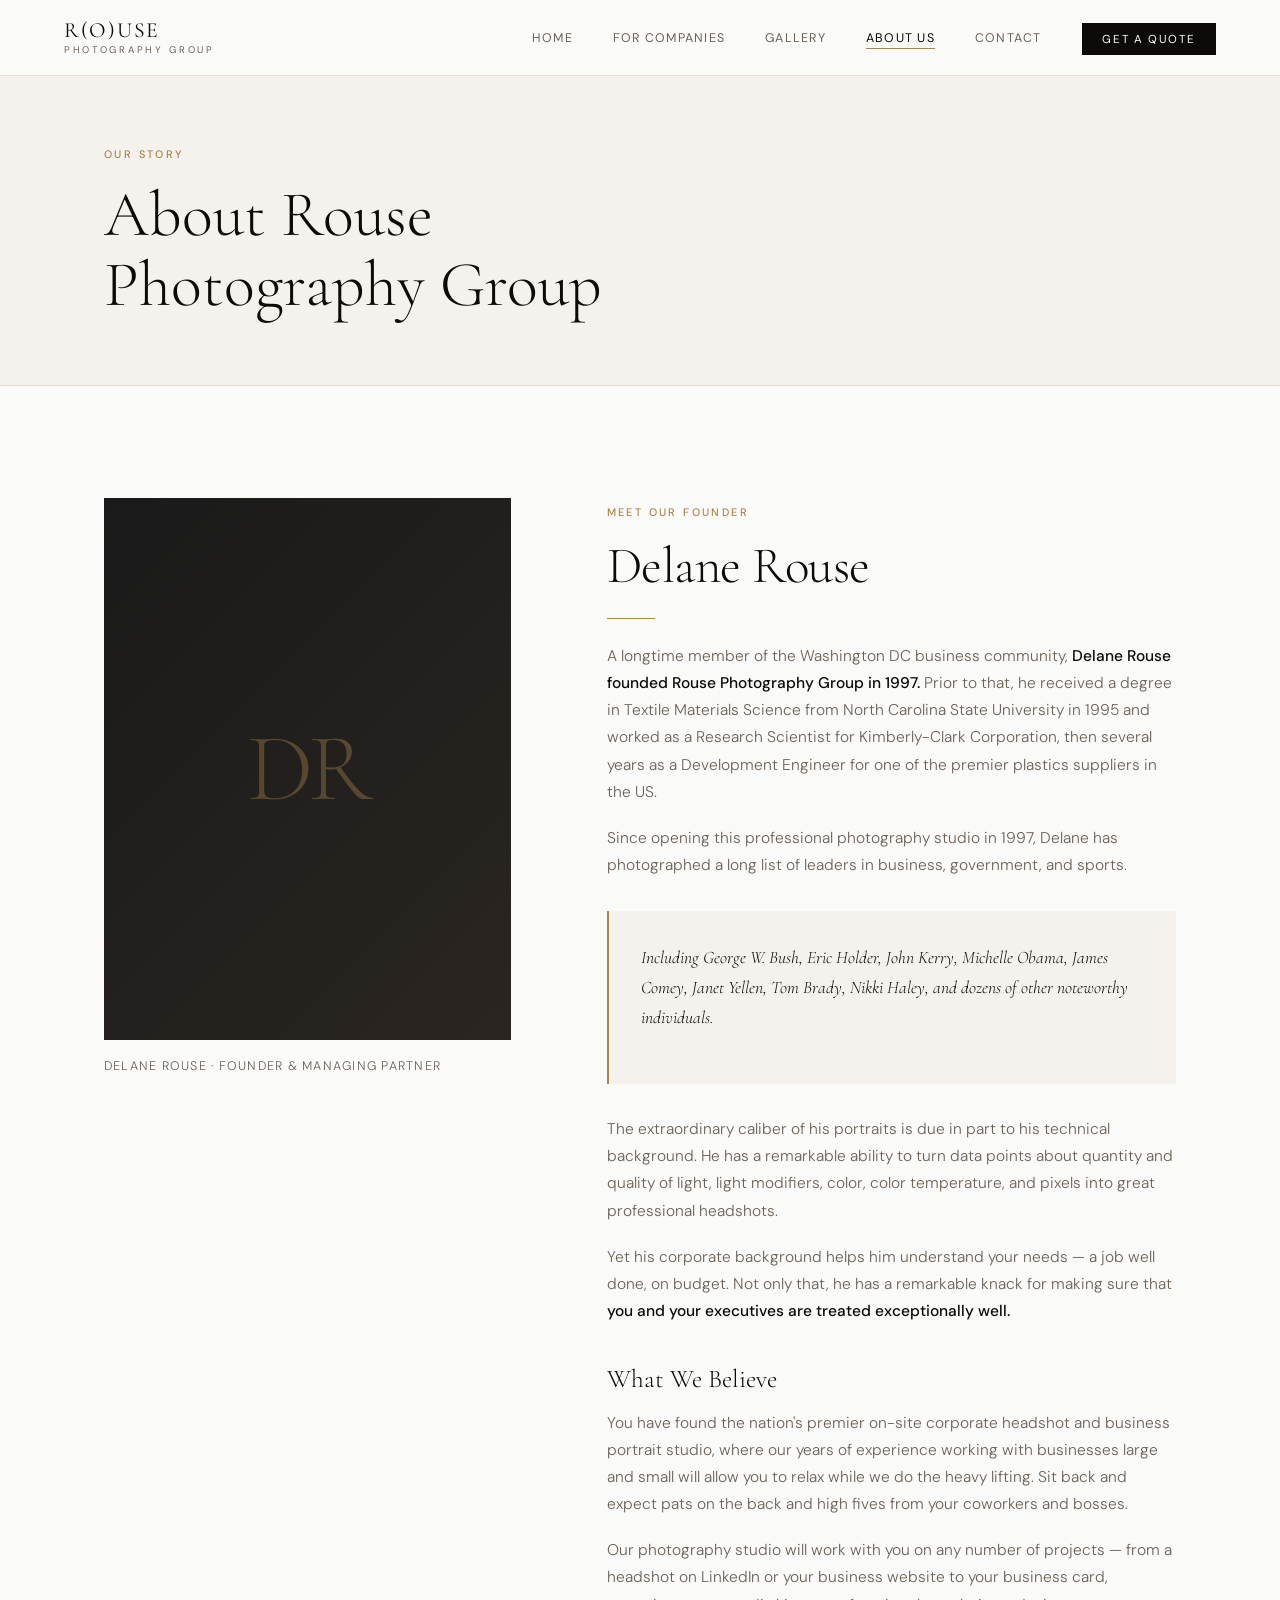
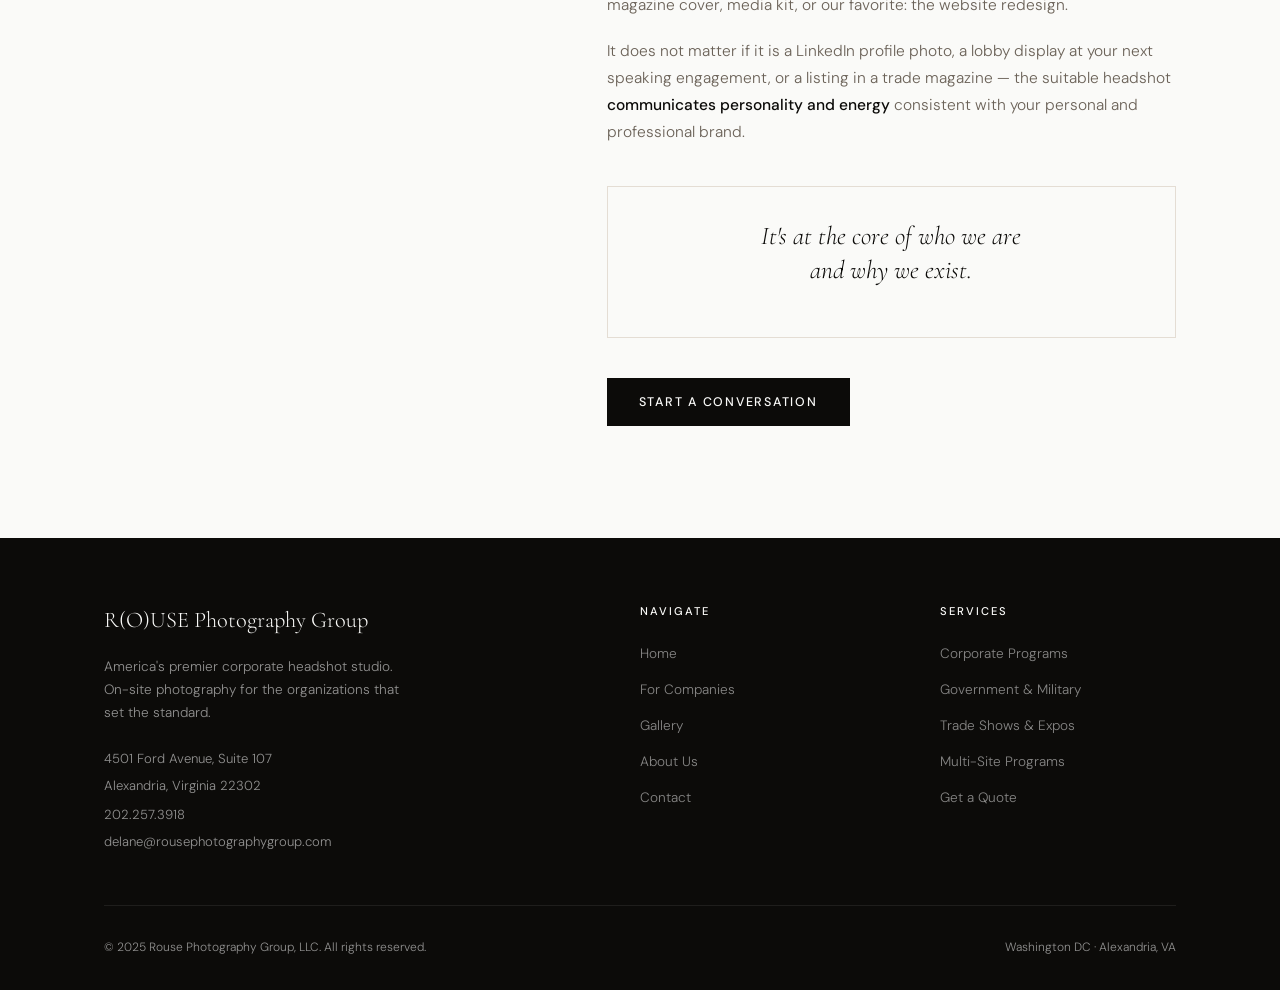
==== about.html @ 4a0de1d1 "Initial site build" ====
<!DOCTYPE html>
<html lang="en">
<head>
  <meta charset="UTF-8" />
  <meta name="viewport" content="width=device-width, initial-scale=1.0" />
  <title>About Us | Rouse Photography Group</title>
  <link rel="stylesheet" href="style.css" />
</head>
<body>

<nav>
  <a href="index.html" class="nav-logo">R(O)USE <span>Photography Group</span></a>
  <ul class="nav-links">
    <li><a href="index.html">Home</a></li>
    <li><a href="for-companies.html">For Companies</a></li>
    <li><a href="gallery.html">Gallery</a></li>
    <li><a href="about.html" class="active">About Us</a></li>
    <li><a href="contact.html">Contact</a></li>
    <li><a href="contact.html" class="nav-cta">Get a Quote</a></li>
  </ul>
  <div class="hamburger"><span></span><span></span><span></span></div>
</nav>
<div class="mobile-menu">
  <a href="index.html">Home</a>
  <a href="for-companies.html">For Companies</a>
  <a href="gallery.html">Gallery</a>
  <a href="about.html">About Us</a>
  <a href="contact.html">Contact</a>
  <a href="contact.html">Get a Quote</a>
</div>

<section class="page-hero">
  <div class="container">
    <span class="eyebrow">Our Story</span>
    <h1>About Rouse<br>Photography Group</h1>
  </div>
</section>

<section class="section-pad">
  <div class="container">
    <div class="about-grid">

      <div class="about-portrait fade-up">
        <div class="portrait-frame">
          <div class="portrait-placeholder">
            <div class="portrait-initials">DR</div>
          </div>
        </div>
        <p class="portrait-caption">Delane Rouse · Founder &amp; Managing Partner</p>
      </div>

      <div class="about-text fade-up">
        <span class="eyebrow">Meet Our Founder</span>
        <h2 class="section-title">Delane Rouse</h2>
        <div class="gold-rule"></div>

        <p>A longtime member of the Washington DC business community, <strong>Delane Rouse founded Rouse Photography Group in 1997.</strong> Prior to that, he received a degree in Textile Materials Science from North Carolina State University in 1995 and worked as a Research Scientist for Kimberly-Clark Corporation, then several years as a Development Engineer for one of the premier plastics suppliers in the US.</p>

        <p>Since opening this professional photography studio in 1997, Delane has photographed a long list of leaders in business, government, and sports.</p>

        <div class="notable-list">
          <p>Including George W. Bush, Eric Holder, John Kerry, Michelle Obama, James Comey, Janet Yellen, Tom Brady, Nikki Haley, and dozens of other noteworthy individuals.</p>
        </div>

        <p>The extraordinary caliber of his portraits is due in part to his technical background. He has a remarkable ability to turn data points about quantity and quality of light, light modifiers, color, color temperature, and pixels into great professional headshots.</p>

        <p>Yet his corporate background helps him understand your needs — a job well done, on budget. Not only that, he has a remarkable knack for making sure that <strong>you and your executives are treated exceptionally well.</strong></p>

        <h3 style="font-size:1.6rem;margin:2.5rem 0 1rem;">What We Believe</h3>

        <p>You have found the nation's premier on-site corporate headshot and business portrait studio, where our years of experience working with businesses large and small will allow you to relax while we do the heavy lifting. Sit back and expect pats on the back and high fives from your coworkers and bosses.</p>

        <p>Our photography studio will work with you on any number of projects — from a headshot on LinkedIn or your business website to your business card, magazine cover, media kit, or our favorite: the website redesign.</p>

        <p>It does not matter if it is a LinkedIn profile photo, a lobby display at your next speaking engagement, or a listing in a trade magazine — the suitable headshot <strong>communicates personality and energy</strong> consistent with your personal and professional brand.</p>

        <div style="margin-top:2.5rem;padding:2rem;border:1px solid var(--border);text-align:center;">
          <p style="font-family:'Cormorant Garamond',serif;font-size:1.6rem;font-weight:300;font-style:italic;color:var(--black) !important;line-height:1.3;">It's at the core of who we are<br>and why we exist.</p>
        </div>

        <div style="margin-top:2.5rem;">
          <a href="contact.html" class="btn btn-primary">Start a Conversation</a>
        </div>
      </div>

    </div>
  </div>
</section>

<!-- FOOTER -->
<footer>
  <div class="container">
    <div class="footer-inner">
      <div>
        <div class="footer-brand">R(O)USE Photography Group</div>
        <p class="footer-desc">America's premier corporate headshot studio. On-site photography for the organizations that set the standard.</p>
        <p class="footer-contact-line">4501 Ford Avenue, Suite 107</p>
        <p class="footer-contact-line">Alexandria, Virginia 22302</p>
        <p class="footer-contact-line" style="margin-top:0.5rem;"><a href="tel:2022573918">202.257.3918</a></p>
        <p class="footer-contact-line"><a href="mailto:delane@rousephotographygroup.com">delane@rousephotographygroup.com</a></p>
      </div>
      <div class="footer-col">
        <h5>Navigate</h5>
        <ul>
          <li><a href="index.html">Home</a></li>
          <li><a href="for-companies.html">For Companies</a></li>
          <li><a href="gallery.html">Gallery</a></li>
          <li><a href="about.html">About Us</a></li>
          <li><a href="contact.html">Contact</a></li>
        </ul>
      </div>
      <div class="footer-col">
        <h5>Services</h5>
        <ul>
          <li><a href="for-companies.html">Corporate Programs</a></li>
          <li><a href="for-companies.html">Government &amp; Military</a></li>
          <li><a href="for-companies.html">Trade Shows &amp; Expos</a></li>
          <li><a href="for-companies.html">Multi-Site Programs</a></li>
          <li><a href="contact.html">Get a Quote</a></li>
        </ul>
      </div>
    </div>
    <div class="footer-bottom">
      <span>© 2025 Rouse Photography Group, LLC. All rights reserved.</span>
      <span>Washington DC · Alexandria, VA</span>
    </div>
  </div>
</footer>

<script src="main.js"></script>
</body>
</html>
---- style.css ----
@import url('https://fonts.googleapis.com/css2?family=Cormorant+Garamond:ital,wght@0,300;0,400;0,600;1,300;1,400&family=DM+Sans:opsz,wght@9..40,300;9..40,400;9..40,500&display=swap');

:root {
  --black: #0c0b09;
  --white: #fafaf8;
  --warm: #f5f2ed;
  --gold: #a8854a;
  --gold-light: #c9a96e;
  --mid: #6b6258;
  --light: #c8c0b6;
  --border: #e4ddd4;
  --nav-h: 76px;
}

*, *::before, *::after { box-sizing: border-box; margin: 0; padding: 0; }
html { scroll-behavior: smooth; font-size: 16px; }

body {
  font-family: 'DM Sans', sans-serif;
  font-weight: 300;
  color: var(--black);
  background: var(--white);
  line-height: 1.65;
  overflow-x: hidden;
}

img { display: block; max-width: 100%; }
a { color: inherit; text-decoration: none; }

/* TYPOGRAPHY */
h1, h2, h3, h4 {
  font-family: 'Cormorant Garamond', serif;
  font-weight: 300;
  line-height: 1.1;
}

.eyebrow {
  display: inline-block;
  font-size: 0.68rem;
  font-weight: 500;
  letter-spacing: 0.22em;
  text-transform: uppercase;
  color: var(--gold);
  margin-bottom: 1rem;
}

.section-title {
  font-size: clamp(2.2rem, 4vw, 3.4rem);
  letter-spacing: -0.01em;
}

/* BUTTONS */
.btn {
  display: inline-flex;
  align-items: center;
  gap: 0.5rem;
  padding: 0.85rem 2rem;
  font-family: 'DM Sans', sans-serif;
  font-size: 0.78rem;
  font-weight: 500;
  letter-spacing: 0.14em;
  text-transform: uppercase;
  border: none;
  cursor: pointer;
  transition: all 0.25s ease;
  text-decoration: none;
}

.btn-primary {
  background: var(--black);
  color: var(--white);
}
.btn-primary:hover { background: var(--gold); }

.btn-outline {
  background: transparent;
  color: var(--black);
  border: 1px solid var(--black);
}
.btn-outline:hover { background: var(--black); color: var(--white); }

.btn-gold {
  background: var(--gold);
  color: var(--white);
}
.btn-gold:hover { background: var(--black); }

/* NAV */
nav {
  position: fixed;
  top: 0; left: 0; right: 0;
  height: var(--nav-h);
  background: rgba(250,250,248,0.96);
  backdrop-filter: blur(16px);
  -webkit-backdrop-filter: blur(16px);
  border-bottom: 1px solid var(--border);
  display: flex;
  align-items: center;
  justify-content: space-between;
  padding: 0 5vw;
  z-index: 200;
  transition: box-shadow 0.3s;
}

nav.scrolled { box-shadow: 0 1px 24px rgba(0,0,0,0.07); }

.nav-logo {
  font-family: 'Cormorant Garamond', serif;
  font-size: 1.35rem;
  font-weight: 400;
  letter-spacing: 0.08em;
  line-height: 1.1;
  color: var(--black);
}

.nav-logo span {
  display: block;
  font-size: 0.6rem;
  font-family: 'DM Sans', sans-serif;
  font-weight: 400;
  letter-spacing: 0.28em;
  text-transform: uppercase;
  color: var(--mid);
  margin-top: 2px;
}

.nav-links {
  display: flex;
  align-items: center;
  gap: 2.5rem;
  list-style: none;
}

.nav-links a {
  font-size: 0.78rem;
  font-weight: 400;
  letter-spacing: 0.1em;
  text-transform: uppercase;
  color: var(--mid);
  transition: color 0.2s;
  position: relative;
}

.nav-links a::after {
  content: '';
  position: absolute;
  bottom: -3px; left: 0;
  width: 0; height: 1px;
  background: var(--gold);
  transition: width 0.25s;
}

.nav-links a:hover, .nav-links a.active { color: var(--black); }
.nav-links a:hover::after, .nav-links a.active::after { width: 100%; }

.nav-cta {
  background: var(--black);
  color: var(--white) !important;
  padding: 0.55rem 1.3rem;
  font-size: 0.72rem !important;
  letter-spacing: 0.14em !important;
  transition: background 0.2s !important;
}
.nav-cta:hover { background: var(--gold) !important; }
.nav-cta::after { display: none !important; }

.hamburger {
  display: none;
  flex-direction: column;
  gap: 5px;
  cursor: pointer;
  padding: 4px;
}
.hamburger span {
  display: block;
  width: 24px;
  height: 1.5px;
  background: var(--black);
  transition: all 0.3s;
}

/* HERO */
.hero {
  min-height: 100vh;
  padding-top: var(--nav-h);
  display: grid;
  grid-template-columns: 1fr 1fr;
  position: relative;
  overflow: hidden;
}

.hero-content {
  display: flex;
  flex-direction: column;
  justify-content: center;
  padding: 6rem 5vw 6rem 5vw;
  position: relative;
  z-index: 2;
}

.hero-title {
  font-size: clamp(3rem, 5.5vw, 5.2rem);
  font-weight: 300;
  line-height: 1.05;
  letter-spacing: -0.02em;
  margin-bottom: 1.5rem;
}

.hero-title em {
  font-style: italic;
  color: var(--gold);
}

.hero-subtitle {
  font-size: 1rem;
  color: var(--mid);
  max-width: 420px;
  margin-bottom: 2.5rem;
  line-height: 1.7;
}

.hero-actions {
  display: flex;
  gap: 1rem;
  flex-wrap: wrap;
  margin-bottom: 3.5rem;
}

.hero-stats {
  display: flex;
  gap: 2.5rem;
  padding-top: 2rem;
  border-top: 1px solid var(--border);
}

.stat-num {
  font-family: 'Cormorant Garamond', serif;
  font-size: 2.2rem;
  font-weight: 300;
  line-height: 1;
  color: var(--black);
}

.stat-label {
  font-size: 0.72rem;
  letter-spacing: 0.1em;
  text-transform: uppercase;
  color: var(--mid);
  margin-top: 0.3rem;
}

.hero-visual {
  position: relative;
  background: var(--black);
  overflow: hidden;
}

.hero-mosaic {
  position: absolute;
  inset: 0;
  display: grid;
  grid-template-columns: 1fr 1fr 1fr;
  grid-template-rows: 1fr 1fr 1fr;
  gap: 3px;
  opacity: 0.75;
}

.mosaic-cell {
  background: #1a1a1a;
  overflow: hidden;
}

.mosaic-cell:nth-child(1) { grid-column: 1; grid-row: 1 / 3; }
.mosaic-cell:nth-child(2) { grid-column: 2; grid-row: 1; }
.mosaic-cell:nth-child(3) { grid-column: 3; grid-row: 1 / 3; }
.mosaic-cell:nth-child(4) { grid-column: 2; grid-row: 2; }
.mosaic-cell:nth-child(5) { grid-column: 1; grid-row: 3; }
.mosaic-cell:nth-child(6) { grid-column: 2 / 4; grid-row: 3; }

.hero-overlay {
  position: absolute;
  inset: 0;
  background: linear-gradient(135deg, rgba(168,133,74,0.15) 0%, transparent 60%);
  z-index: 1;
}

/* SECTION BASE */
section { position: relative; }

.container {
  max-width: 1200px;
  margin: 0 auto;
  padding: 0 5vw;
}

.section-pad { padding: 7rem 0; }
.section-pad-sm { padding: 5rem 0; }

/* DIVIDER */
.gold-rule {
  width: 48px;
  height: 1px;
  background: var(--gold);
  margin: 1.5rem 0;
}

/* TICKER / MARQUEE */
.marquee-wrap {
  background: var(--black);
  color: var(--white);
  padding: 1.1rem 0;
  overflow: hidden;
  white-space: nowrap;
}

.marquee-track {
  display: inline-flex;
  animation: marquee 28s linear infinite;
}

.marquee-track span {
  font-size: 0.72rem;
  font-weight: 400;
  letter-spacing: 0.2em;
  text-transform: uppercase;
  padding: 0 2.5rem;
  color: rgba(255,255,255,0.7);
}

.marquee-track span.dot {
  color: var(--gold);
  padding: 0;
  letter-spacing: 0;
}

@keyframes marquee {
  from { transform: translateX(0); }
  to { transform: translateX(-50%); }
}

/* HOW WE HELP */
.how-grid {
  display: grid;
  grid-template-columns: 1fr 1fr;
  gap: 5rem;
  align-items: center;
}

.how-text h2 { margin-bottom: 1.5rem; }

.how-text p {
  color: var(--mid);
  margin-bottom: 1.2rem;
  font-size: 0.97rem;
}

.service-list {
  display: grid;
  grid-template-columns: 1fr 1fr;
  gap: 1.5rem;
  margin-top: 2rem;
}

.service-item {
  padding: 1.5rem;
  border: 1px solid var(--border);
  transition: border-color 0.2s, box-shadow 0.2s;
}

.service-item:hover {
  border-color: var(--gold);
  box-shadow: 0 4px 20px rgba(168,133,74,0.1);
}

.service-icon {
  width: 32px;
  height: 32px;
  margin-bottom: 0.9rem;
  color: var(--gold);
}

.service-item h4 {
  font-family: 'DM Sans', sans-serif;
  font-size: 0.82rem;
  font-weight: 500;
  letter-spacing: 0.08em;
  text-transform: uppercase;
  margin-bottom: 0.4rem;
}

.service-item p {
  font-size: 0.88rem;
  color: var(--mid);
  line-height: 1.5;
}

/* CITIES */
.cities-section {
  background: var(--warm);
  text-align: center;
}

.cities-list {
  font-family: 'DM Sans', sans-serif;
  font-size: 0.78rem;
  font-weight: 400;
  letter-spacing: 0.12em;
  text-transform: uppercase;
  color: var(--mid);
  line-height: 2.2;
  max-width: 900px;
  margin: 1.5rem auto 0;
}

.cities-list span { color: var(--gold); margin: 0 0.5rem; }

/* PROMISE */
.promise-section {
  background: var(--black);
  color: var(--white);
}

.promise-inner {
  display: grid;
  grid-template-columns: 1fr 1.2fr;
  gap: 6rem;
  align-items: center;
}

.promise-label {
  color: var(--gold-light);
}

.promise-section h2 {
  color: var(--white);
  margin-bottom: 1.5rem;
}

.promise-section p {
  color: rgba(255,255,255,0.65);
  font-size: 0.97rem;
  line-height: 1.75;
  margin-bottom: 1rem;
}

.promise-quote {
  font-family: 'Cormorant Garamond', serif;
  font-size: clamp(1.6rem, 3vw, 2.4rem);
  font-style: italic;
  font-weight: 300;
  line-height: 1.3;
  color: var(--white);
  padding: 2.5rem;
  border-left: 2px solid var(--gold);
  position: relative;
}

/* CLIENTS */
.clients-section { background: var(--white); }

.clients-grid {
  display: grid;
  grid-template-columns: repeat(5, 1fr);
  gap: 0;
  margin-top: 3rem;
  border: 1px solid var(--border);
}

.client-cell {
  padding: 2rem 1.5rem;
  border-right: 1px solid var(--border);
  border-bottom: 1px solid var(--border);
  display: flex;
  align-items: center;
  justify-content: center;
  font-family: 'Cormorant Garamond', serif;
  font-size: 1.1rem;
  font-weight: 400;
  color: var(--mid);
  letter-spacing: 0.05em;
  transition: background 0.2s, color 0.2s;
  text-align: center;
}

.client-cell:hover { background: var(--warm); color: var(--black); }
.client-cell:nth-child(5n) { border-right: none; }

/* CTA BAND */
.cta-band {
  background: var(--gold);
  padding: 5rem 0;
  text-align: center;
}

.cta-band h2 {
  color: var(--white);
  font-size: clamp(2rem, 4vw, 3.2rem);
  margin-bottom: 0.75rem;
}

.cta-band p {
  color: rgba(255,255,255,0.8);
  margin-bottom: 2rem;
  font-size: 0.97rem;
}

.btn-white {
  background: var(--white);
  color: var(--black);
}
.btn-white:hover { background: var(--black); color: var(--white); }

/* FOOTER */
footer {
  background: var(--black);
  color: rgba(255,255,255,0.55);
  padding: 4rem 0 2rem;
}

.footer-inner {
  display: grid;
  grid-template-columns: 2fr 1fr 1fr;
  gap: 4rem;
  padding-bottom: 3rem;
  border-bottom: 1px solid rgba(255,255,255,0.08);
  margin-bottom: 2rem;
}

.footer-brand {
  font-family: 'Cormorant Garamond', serif;
  font-size: 1.4rem;
  font-weight: 300;
  color: var(--white);
  margin-bottom: 1rem;
}

.footer-desc {
  font-size: 0.85rem;
  line-height: 1.7;
  max-width: 300px;
  margin-bottom: 1.5rem;
}

.footer-contact-line {
  font-size: 0.82rem;
  margin-bottom: 0.3rem;
}

.footer-contact-line a { color: rgba(255,255,255,0.55); transition: color 0.2s; }
.footer-contact-line a:hover { color: var(--gold-light); }

.footer-col h5 {
  font-family: 'DM Sans', sans-serif;
  font-size: 0.7rem;
  font-weight: 500;
  letter-spacing: 0.18em;
  text-transform: uppercase;
  color: var(--white);
  margin-bottom: 1.2rem;
}

.footer-col ul { list-style: none; }
.footer-col ul li { margin-bottom: 0.6rem; }
.footer-col ul a {
  font-size: 0.85rem;
  color: rgba(255,255,255,0.5);
  transition: color 0.2s;
}
.footer-col ul a:hover { color: var(--gold-light); }

.footer-bottom {
  display: flex;
  justify-content: space-between;
  align-items: center;
  font-size: 0.75rem;
}

.footer-bottom a { color: rgba(255,255,255,0.4); transition: color 0.2s; }
.footer-bottom a:hover { color: var(--gold-light); }

/* PAGE HERO (inner pages) */
.page-hero {
  padding: calc(var(--nav-h) + 4rem) 0 4rem;
  background: var(--warm);
  border-bottom: 1px solid var(--border);
}

.page-hero h1 { font-size: clamp(2.5rem, 5vw, 4rem); }

/* FOR COMPANIES PAGE */
.services-full {
  display: grid;
  grid-template-columns: repeat(3, 1fr);
  gap: 2px;
  margin-top: 3rem;
  background: var(--border);
}

.service-card {
  background: var(--white);
  padding: 2.5rem 2rem;
  transition: background 0.2s;
}

.service-card:hover { background: var(--warm); }

.service-card-icon {
  width: 40px;
  height: 40px;
  margin-bottom: 1.2rem;
  color: var(--gold);
}

.service-card h3 {
  font-size: 1.4rem;
  margin-bottom: 0.8rem;
}

.service-card p {
  font-size: 0.9rem;
  color: var(--mid);
  line-height: 1.65;
}

/* ABOUT PAGE */
.about-grid {
  display: grid;
  grid-template-columns: 1fr 1.4fr;
  gap: 6rem;
  align-items: start;
}

.about-portrait {
  position: sticky;
  top: calc(var(--nav-h) + 2rem);
}

.portrait-frame {
  width: 100%;
  aspect-ratio: 3/4;
  background: var(--warm);
  overflow: hidden;
  position: relative;
}

.portrait-placeholder {
  width: 100%;
  height: 100%;
  display: flex;
  align-items: center;
  justify-content: center;
  background: linear-gradient(135deg, #1a1a1a 0%, #2a2520 100%);
}

.portrait-initials {
  font-family: 'Cormorant Garamond', serif;
  font-size: 6rem;
  font-weight: 300;
  color: rgba(168,133,74,0.4);
  letter-spacing: -0.05em;
}

.portrait-caption {
  margin-top: 1rem;
  font-size: 0.78rem;
  letter-spacing: 0.1em;
  text-transform: uppercase;
  color: var(--mid);
}

.about-text h2 { margin-bottom: 1.2rem; }

.about-text p {
  font-size: 0.97rem;
  color: var(--mid);
  margin-bottom: 1.2rem;
  line-height: 1.75;
}

.about-text strong { color: var(--black); font-weight: 500; }

.notable-list {
  margin: 2rem 0;
  padding: 2rem;
  background: var(--warm);
  border-left: 2px solid var(--gold);
}

.notable-list p {
  font-family: 'Cormorant Garamond', serif;
  font-size: 1.1rem;
  font-style: italic;
  color: var(--black) !important;
  line-height: 1.7;
}

/* CONTACT PAGE */
.contact-grid {
  display: grid;
  grid-template-columns: 1fr 1.2fr;
  gap: 6rem;
  align-items: start;
}

.contact-info h2 { margin-bottom: 1rem; }
.contact-info p { color: var(--mid); margin-bottom: 2rem; font-size: 0.97rem; }

.contact-detail {
  display: flex;
  gap: 1rem;
  margin-bottom: 1.5rem;
  align-items: flex-start;
}

.contact-detail-icon {
  width: 20px;
  height: 20px;
  color: var(--gold);
  flex-shrink: 0;
  margin-top: 2px;
}

.contact-detail-text {
  font-size: 0.9rem;
  color: var(--mid);
  line-height: 1.6;
}

.contact-detail-text strong {
  display: block;
  font-size: 0.72rem;
  font-weight: 500;
  letter-spacing: 0.12em;
  text-transform: uppercase;
  color: var(--black);
  margin-bottom: 0.2rem;
}

.contact-form {
  background: var(--warm);
  padding: 3rem;
}

.form-group {
  margin-bottom: 1.5rem;
}

.form-group label {
  display: block;
  font-size: 0.7rem;
  font-weight: 500;
  letter-spacing: 0.15em;
  text-transform: uppercase;
  color: var(--mid);
  margin-bottom: 0.5rem;
}

.form-group input,
.form-group textarea {
  width: 100%;
  padding: 0.85rem 1rem;
  border: 1px solid var(--border);
  background: var(--white);
  font-family: 'DM Sans', sans-serif;
  font-size: 0.9rem;
  font-weight: 300;
  color: var(--black);
  outline: none;
  transition: border-color 0.2s;
}

.form-group input:focus,
.form-group textarea:focus { border-color: var(--gold); }

.form-group textarea { min-height: 130px; resize: vertical; }

.form-consent {
  font-size: 0.78rem;
  color: var(--mid);
  margin-bottom: 1.5rem;
  line-height: 1.5;
}

/* GALLERY PAGE */
.gallery-redirect {
  text-align: center;
  padding: 6rem 0;
}

.gallery-redirect h2 { margin-bottom: 1rem; }
.gallery-redirect p { color: var(--mid); margin-bottom: 2rem; max-width: 500px; margin-left: auto; margin-right: auto; }

/* MOBILE NAV */
.mobile-menu {
  display: none;
  position: fixed;
  top: var(--nav-h);
  left: 0; right: 0;
  background: var(--white);
  border-bottom: 1px solid var(--border);
  padding: 2rem 5vw;
  z-index: 199;
  flex-direction: column;
  gap: 1.2rem;
}

.mobile-menu.open { display: flex; }

.mobile-menu a {
  font-size: 0.85rem;
  font-weight: 400;
  letter-spacing: 0.1em;
  text-transform: uppercase;
  color: var(--mid);
  padding-bottom: 1.2rem;
  border-bottom: 1px solid var(--border);
}

/* PROCESS SECTION */
.process-steps {
  display: grid;
  grid-template-columns: repeat(3, 1fr);
  gap: 3rem;
  margin-top: 3rem;
}

.process-step { position: relative; }

.step-num {
  font-family: 'Cormorant Garamond', serif;
  font-size: 4rem;
  font-weight: 300;
  color: var(--border);
  line-height: 1;
  margin-bottom: 1rem;
}

.process-step h3 {
  font-size: 1.3rem;
  margin-bottom: 0.75rem;
}

.process-step p {
  font-size: 0.9rem;
  color: var(--mid);
  line-height: 1.65;
}

/* RESPONSIVE */
@media (max-width: 900px) {
  .hero { grid-template-columns: 1fr; min-height: auto; }
  .hero-visual { height: 360px; }
  .hero-content { padding: 4rem 5vw; }
  .how-grid { grid-template-columns: 1fr; gap: 3rem; }
  .promise-inner { grid-template-columns: 1fr; gap: 2rem; }
  .clients-grid { grid-template-columns: repeat(3, 1fr); }
  .footer-inner { grid-template-columns: 1fr; gap: 2.5rem; }
  .about-grid { grid-template-columns: 1fr; }
  .about-portrait { position: static; }
  .contact-grid { grid-template-columns: 1fr; gap: 3rem; }
  .services-full { grid-template-columns: 1fr; }
  .process-steps { grid-template-columns: 1fr; gap: 2rem; }
  .service-list { grid-template-columns: 1fr; }
  .nav-links { display: none; }
  .hamburger { display: flex; }
  .hero-stats { gap: 1.5rem; }
}

@media (max-width: 600px) {
  nav { padding: 0 1.5rem; }
  .container { padding: 0 1.5rem; }
  .clients-grid { grid-template-columns: repeat(2, 1fr); }
  .clients-grid .client-cell:nth-child(2n) { border-right: none; }
  .clients-grid .client-cell:nth-child(5n) { border-right: 1px solid var(--border); }
  .contact-form { padding: 2rem 1.5rem; }
  .hero-actions { flex-direction: column; }
  .hero-stats { flex-wrap: wrap; }
}

/* ANIMATIONS */
.fade-up {
  opacity: 0;
  transform: translateY(24px);
  transition: opacity 0.65s ease, transform 0.65s ease;
}
.fade-up.visible { opacity: 1; transform: translateY(0); }
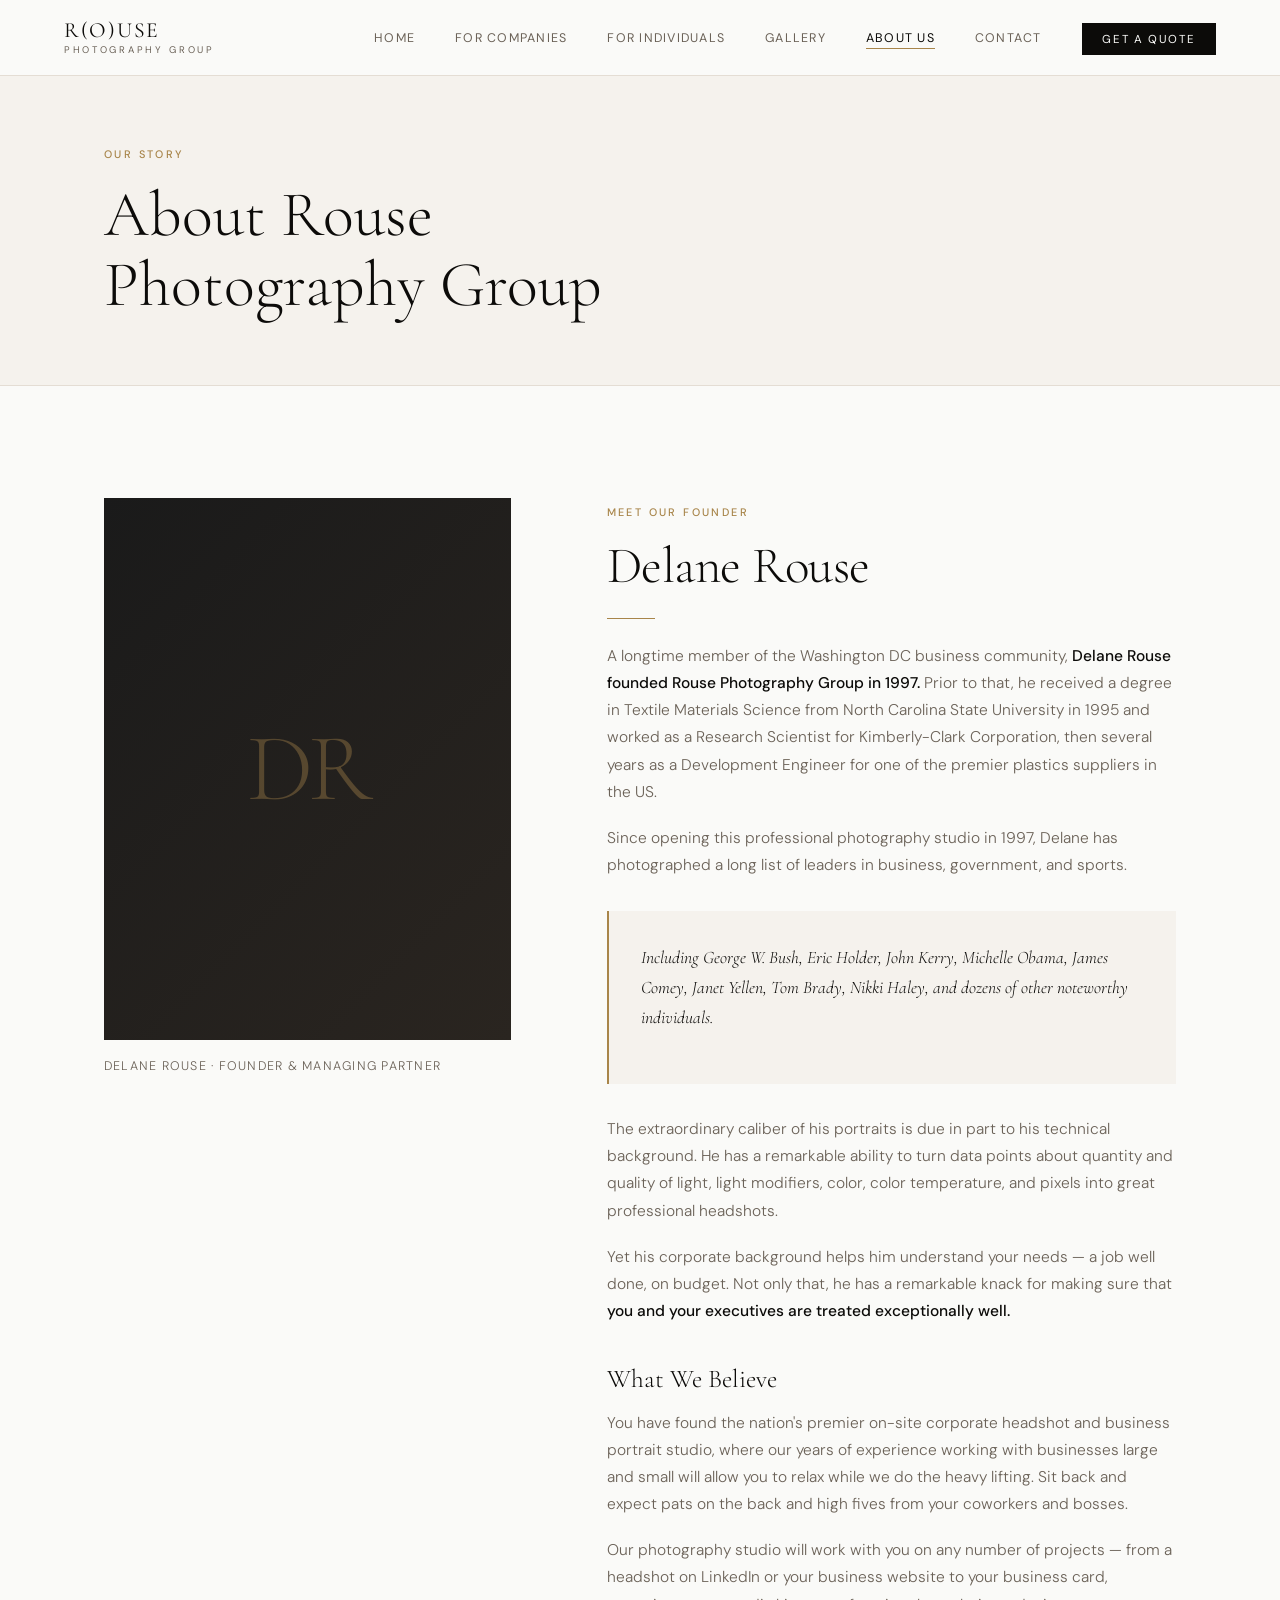
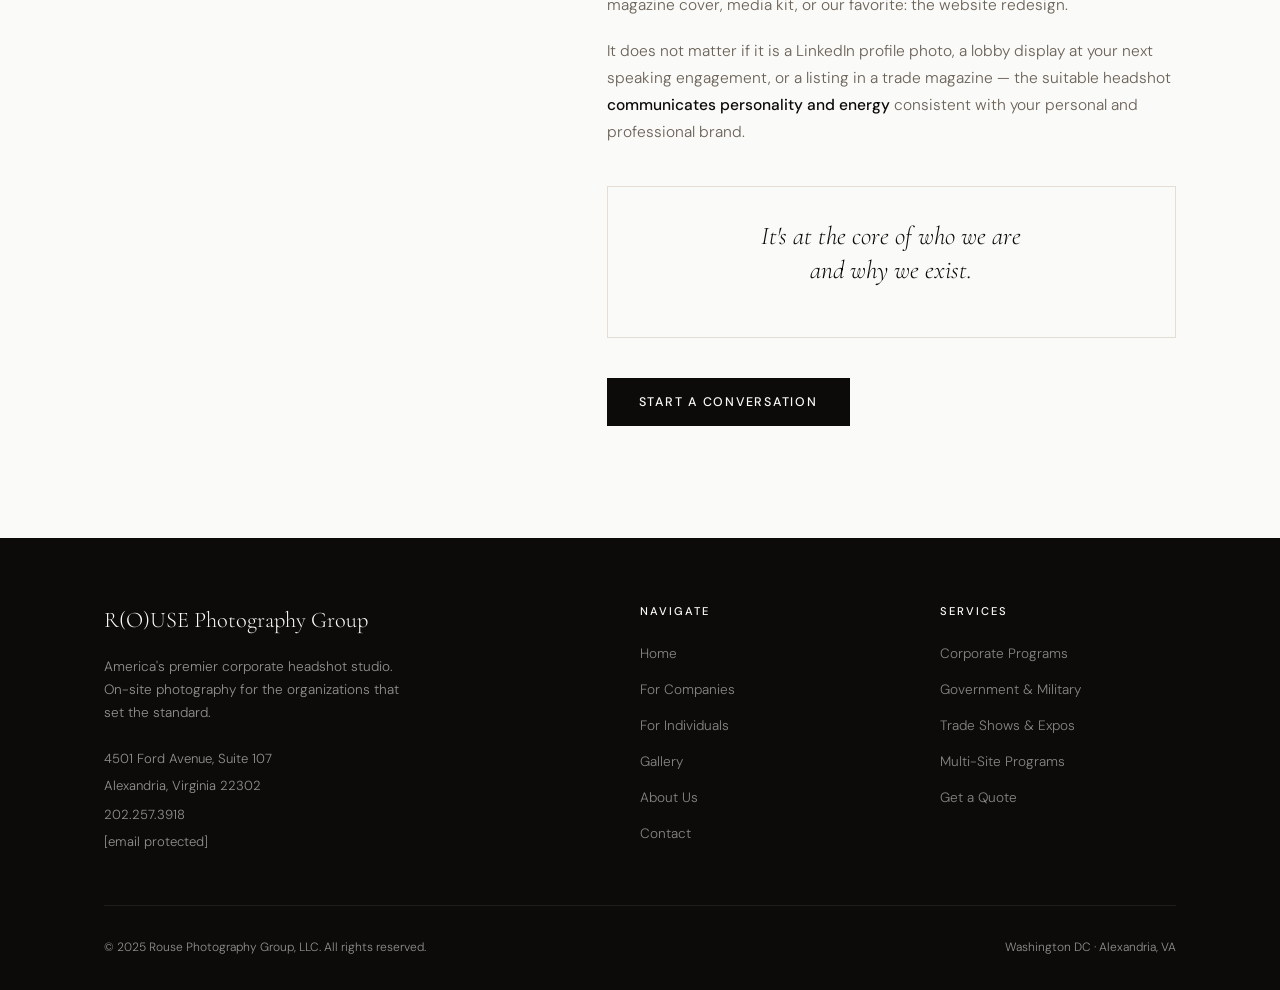
==== commit 2bfe20f8: "Add Individuals page and nav" ====
--- a/about.html
+++ b/about.html
@@ -13,6 +13,7 @@
   <ul class="nav-links">
     <li><a href="index.html">Home</a></li>
     <li><a href="for-companies.html">For Companies</a></li>
+    <li><a href="individuals.html">For Individuals</a></li>
     <li><a href="gallery.html">Gallery</a></li>
     <li><a href="about.html" class="active">About Us</a></li>
     <li><a href="contact.html">Contact</a></li>
@@ -23,6 +24,7 @@
 <div class="mobile-menu">
   <a href="index.html">Home</a>
   <a href="for-companies.html">For Companies</a>
+  <a href="individuals.html">For Individuals</a>
   <a href="gallery.html">Gallery</a>
   <a href="about.html">About Us</a>
   <a href="contact.html">Contact</a>
@@ -97,13 +99,14 @@
         <p class="footer-contact-line">4501 Ford Avenue, Suite 107</p>
         <p class="footer-contact-line">Alexandria, Virginia 22302</p>
         <p class="footer-contact-line" style="margin-top:0.5rem;"><a href="tel:2022573918">202.257.3918</a></p>
-        <p class="footer-contact-line"><a href="mailto:delane@rousephotographygroup.com">delane@rousephotographygroup.com</a></p>
+        <p class="footer-contact-line"><a href="/cdn-cgi/l/email-protection#44202128252a2104362b313721342c2b302b233625342c3d23362b31346a272b29"><span class="__cf_email__" data-cfemail="24404148454a4164564b515741544c4b504b435645544c5d43564b51540a474b49">[email&#160;protected]</span></a></p>
       </div>
       <div class="footer-col">
         <h5>Navigate</h5>
         <ul>
           <li><a href="index.html">Home</a></li>
           <li><a href="for-companies.html">For Companies</a></li>
+          <li><a href="individuals.html">For Individuals</a></li>
           <li><a href="gallery.html">Gallery</a></li>
           <li><a href="about.html">About Us</a></li>
           <li><a href="contact.html">Contact</a></li>
@@ -127,6 +130,6 @@
   </div>
 </footer>
 
-<script src="main.js"></script>
+<script data-cfasync="false" src="/cdn-cgi/scripts/5c5dd728/cloudflare-static/email-decode.min.js"></script><script src="main.js"></script>
 </body>
 </html>
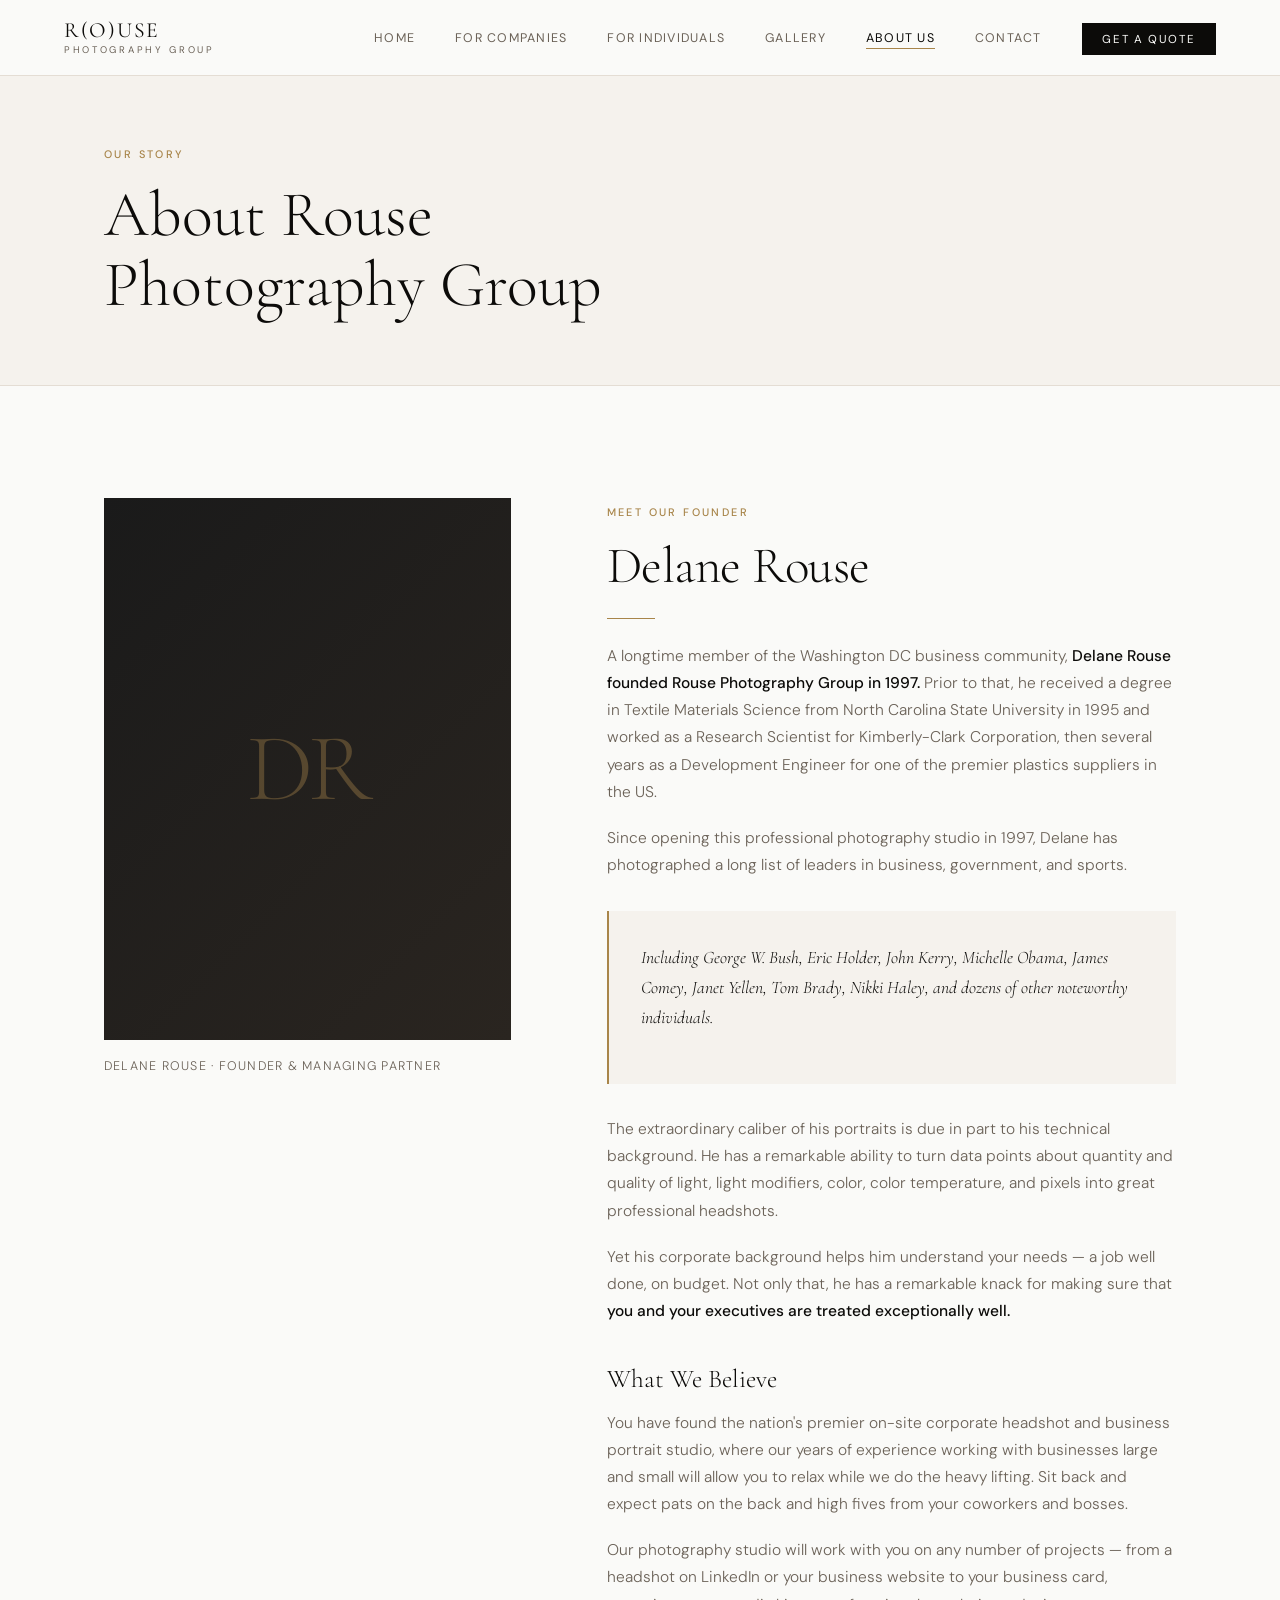
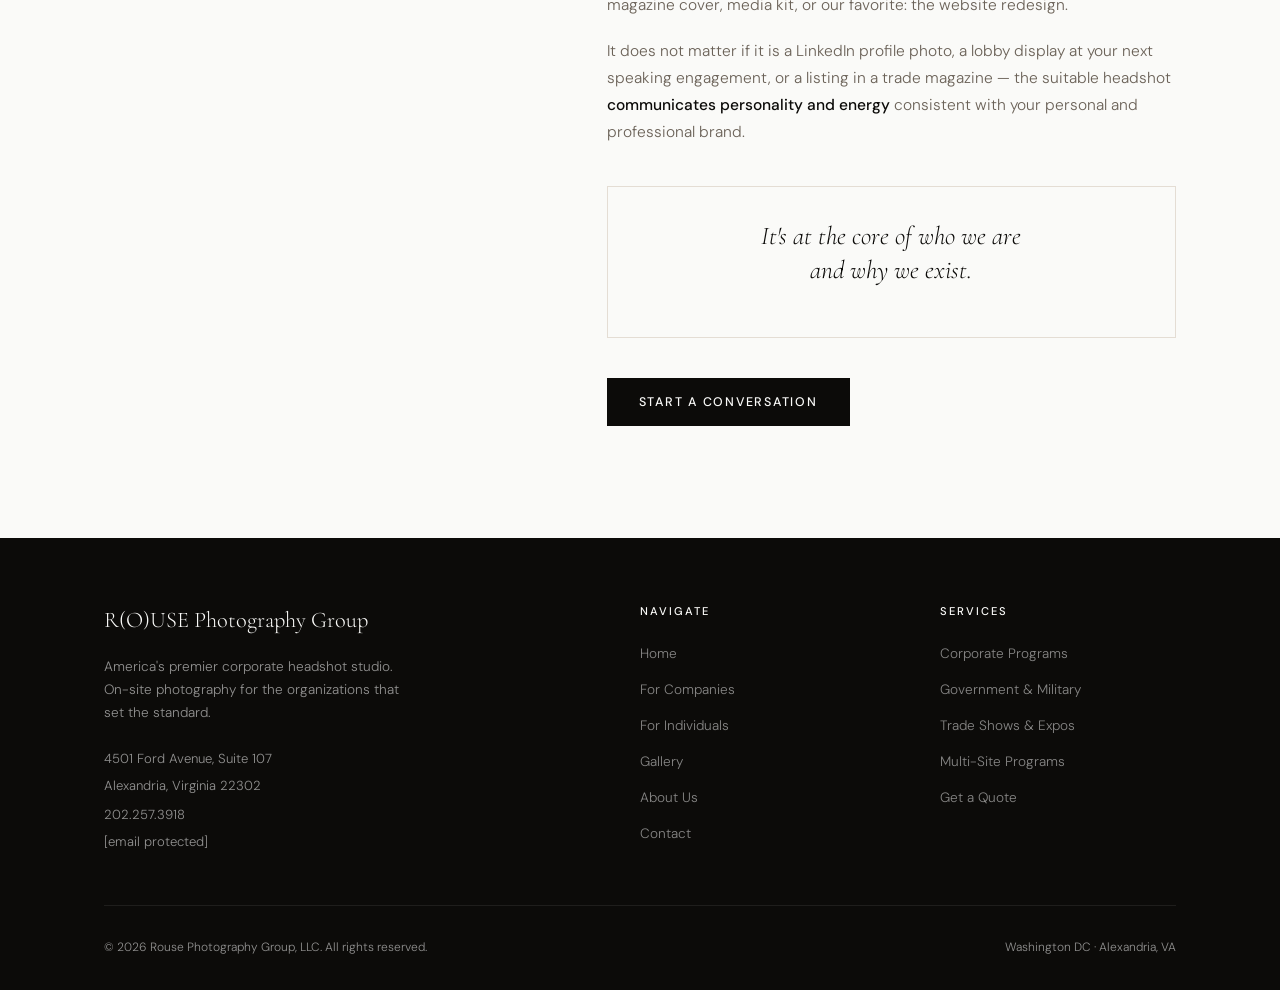
==== commit 4e74ba18: "Add robots.txt and sitemap.xml, update copyright year to 2026" ====
--- a/about.html
+++ b/about.html
@@ -4,6 +4,19 @@
   <meta charset="UTF-8" />
   <meta name="viewport" content="width=device-width, initial-scale=1.0" />
   <title>About Us | Rouse Photography Group</title>
+  <meta name="description" content="Corporate portrait studio founded in 1997, with 185,000+ portraits delivered and a photographer network in 39 markets." />
+  <meta property="og:type" content="website" />
+  <meta property="og:site_name" content="Rouse Photography Group" />
+  <meta property="og:title" content="About | Rouse Photography Group" />
+  <meta property="og:description" content="Corporate portrait studio founded in 1997, with 185,000+ portraits delivered and a photographer network in 39 markets." />
+  <meta property="og:url" content="https://rousephotographygroup.com/about" />
+  <meta property="og:image" content="https://rousephotographygroup.com/images/og/og-home.jpg" />
+  <meta property="og:image:width" content="1200" />
+  <meta property="og:image:height" content="630" />
+  <meta name="twitter:card" content="summary_large_image" />
+  <meta name="twitter:title" content="About | Rouse Photography Group" />
+  <meta name="twitter:description" content="Corporate portrait studio founded in 1997, with 185,000+ portraits delivered and a photographer network in 39 markets." />
+  <meta name="twitter:image" content="https://rousephotographygroup.com/images/og/og-home.jpg" />
   <link rel="stylesheet" href="style.css" />
 </head>
 <body>
@@ -124,7 +137,7 @@
       </div>
     </div>
     <div class="footer-bottom">
-      <span>© 2025 Rouse Photography Group, LLC. All rights reserved.</span>
+      <span>© 2026 Rouse Photography Group, LLC. All rights reserved.</span>
       <span>Washington DC · Alexandria, VA</span>
     </div>
   </div>
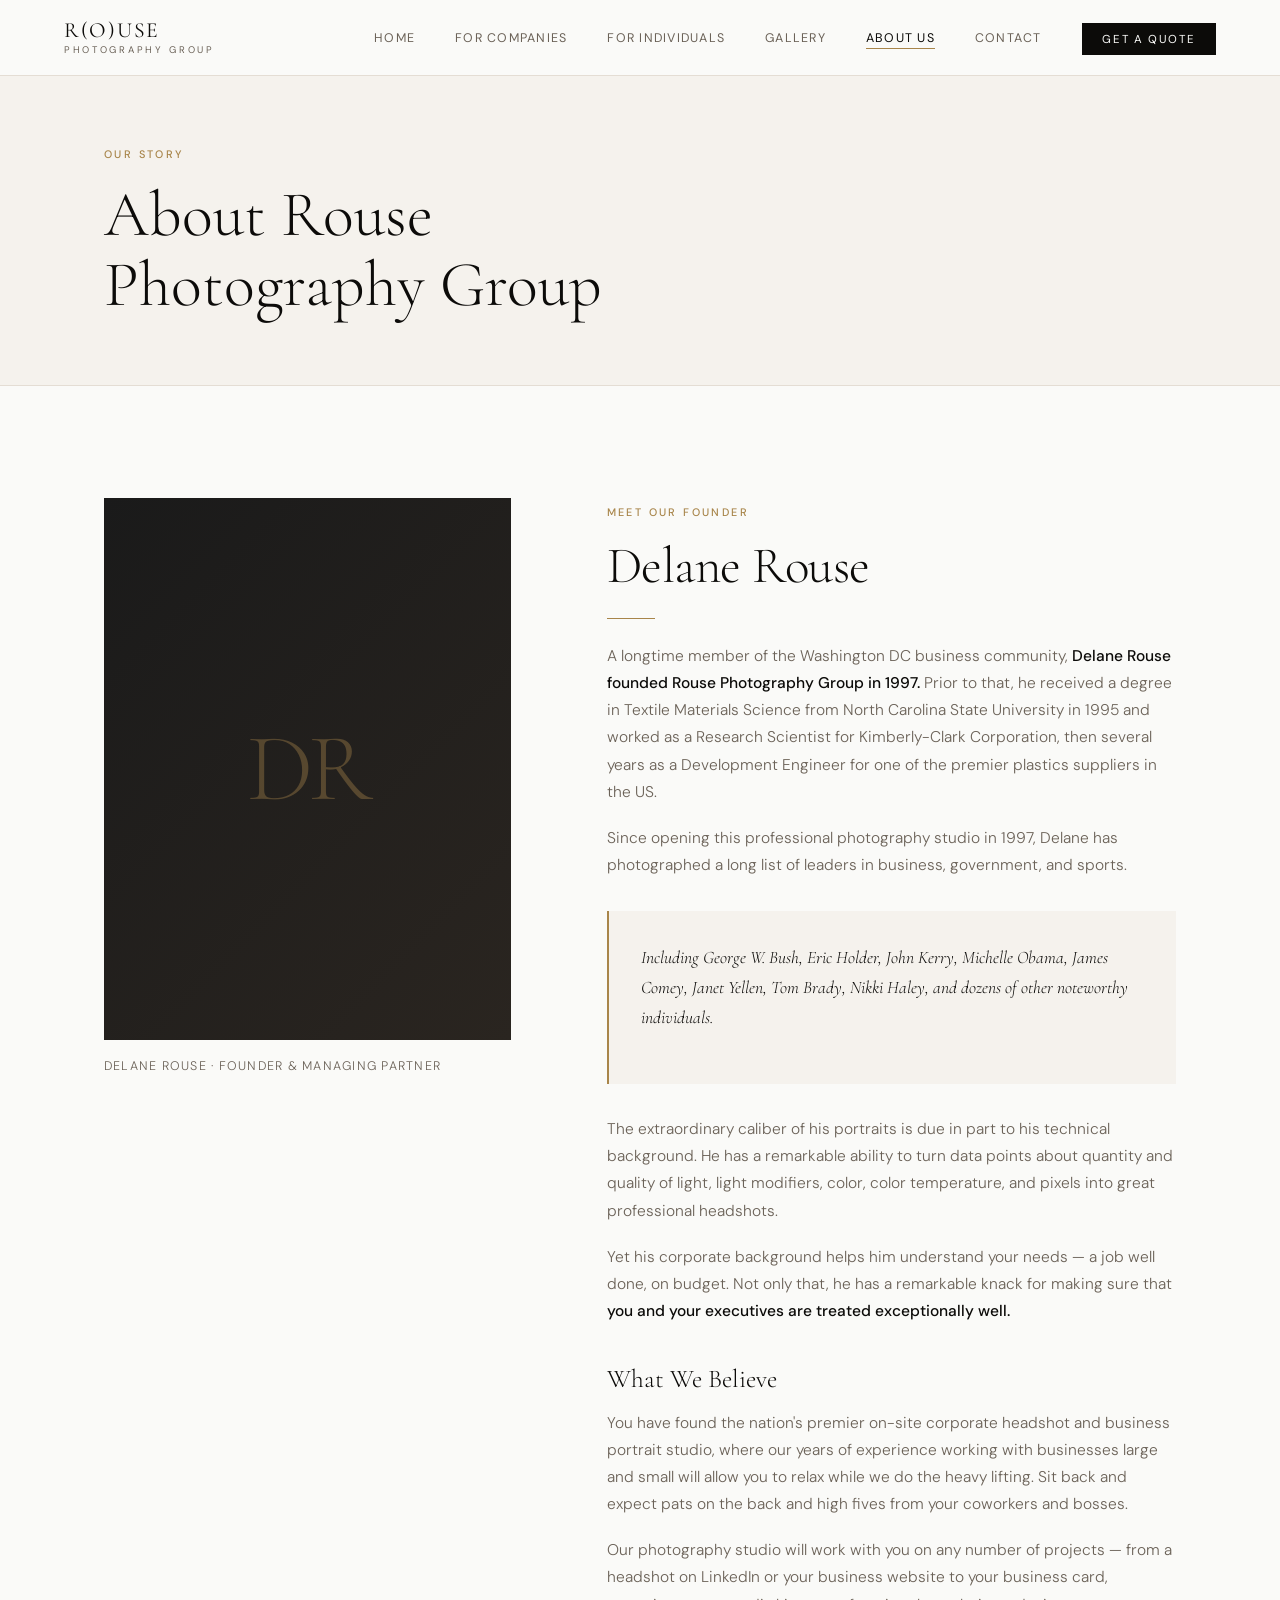
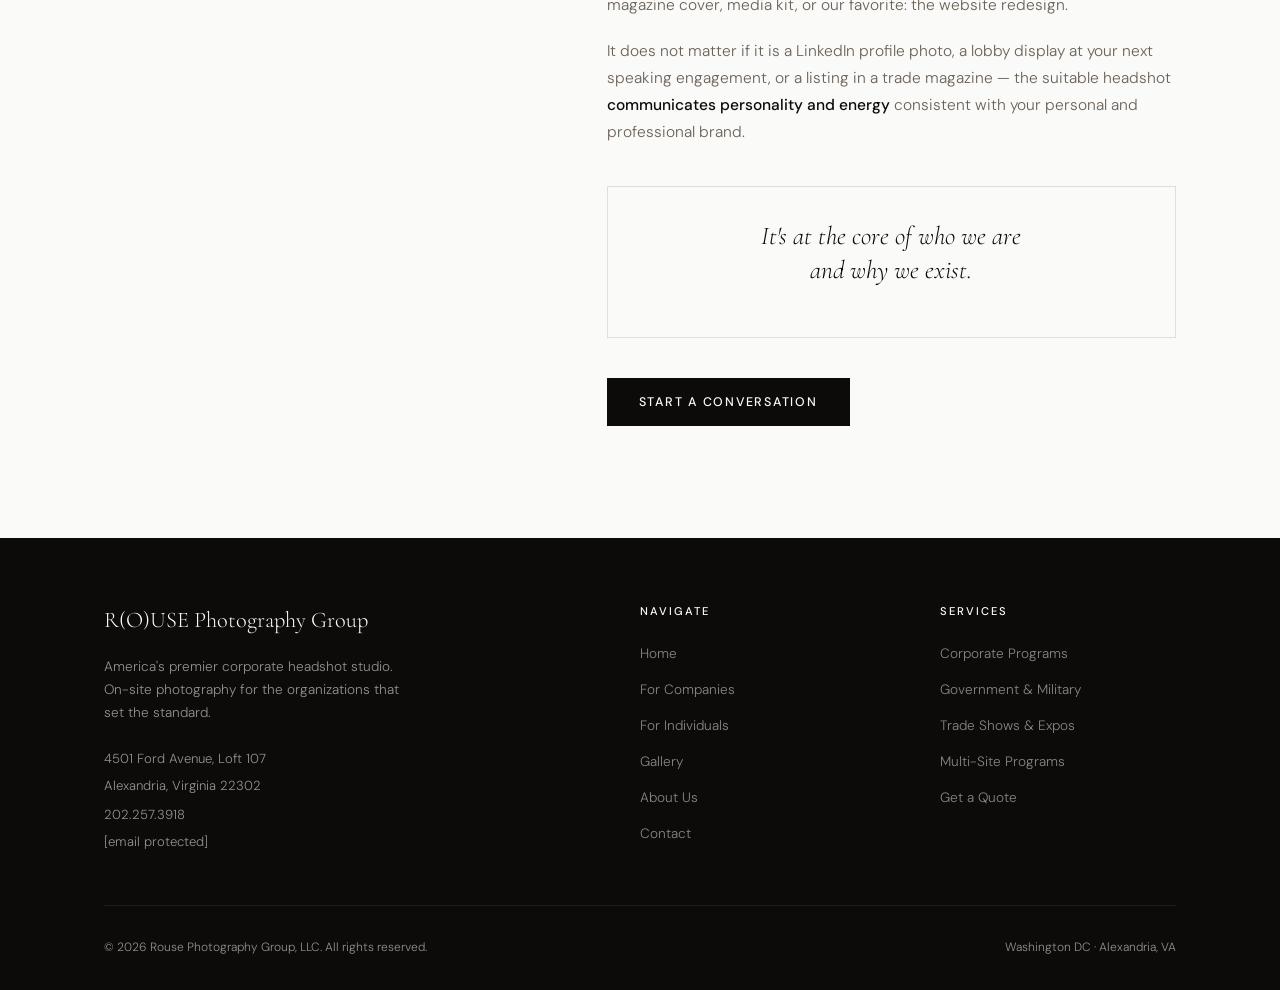
==== commit 15ce82a9: "Change studio address from Suite 107 to Loft 107 to match building and Google Business Profile Co-Au" ====
--- a/about.html
+++ b/about.html
@@ -4,20 +4,53 @@
   <meta charset="UTF-8" />
   <meta name="viewport" content="width=device-width, initial-scale=1.0" />
   <title>About Us | Rouse Photography Group</title>
-  <meta name="description" content="Corporate portrait studio founded in 1997, with 185,000+ portraits delivered and a photographer network in 39 markets." />
+  <meta name="description" content="Corporate portrait studio founded in 1997, with 185,000+ portraits delivered and a photographer network in 44 markets." />
   <meta property="og:type" content="website" />
   <meta property="og:site_name" content="Rouse Photography Group" />
   <meta property="og:title" content="About | Rouse Photography Group" />
-  <meta property="og:description" content="Corporate portrait studio founded in 1997, with 185,000+ portraits delivered and a photographer network in 39 markets." />
+  <meta property="og:description" content="Corporate portrait studio founded in 1997, with 185,000+ portraits delivered and a photographer network in 44 markets." />
   <meta property="og:url" content="https://rousephotographygroup.com/about" />
   <meta property="og:image" content="https://rousephotographygroup.com/images/og/og-home.jpg" />
   <meta property="og:image:width" content="1200" />
   <meta property="og:image:height" content="630" />
   <meta name="twitter:card" content="summary_large_image" />
   <meta name="twitter:title" content="About | Rouse Photography Group" />
-  <meta name="twitter:description" content="Corporate portrait studio founded in 1997, with 185,000+ portraits delivered and a photographer network in 39 markets." />
+  <meta name="twitter:description" content="Corporate portrait studio founded in 1997, with 185,000+ portraits delivered and a photographer network in 44 markets." />
   <meta name="twitter:image" content="https://rousephotographygroup.com/images/og/og-home.jpg" />
   <link rel="stylesheet" href="style.css" />
+  <link rel="canonical" href="https://rousephotographygroup.com/about" />
+  <script type="application/ld+json">
+  {
+    "@context": "https://schema.org",
+    "@type": "ProfessionalService",
+    "@id": "https://rousephotographygroup.com/#business",
+    "name": "Rouse Photography Group",
+    "alternateName": "DC Corporate Headshots",
+    "description": "Corporate headshot studio founded in 1997. On-site photography for law firms, associations, and government organizations in 44 markets, plus Signature Sessions at the Alexandria, Virginia studio.",
+    "url": "https://rousephotographygroup.com/",
+    "image": "https://rousephotographygroup.com/images/og/og-home.jpg",
+    "telephone": "+1-202-257-3918",
+    "foundingDate": "1997",
+    "priceRange": "$$$",
+    "address": {
+      "@type": "PostalAddress",
+      "streetAddress": "4501 Ford Avenue, Loft 107",
+      "addressLocality": "Alexandria",
+      "addressRegion": "VA",
+      "postalCode": "22302",
+      "addressCountry": "US"
+    },
+    "areaServed": {
+      "@type": "Country",
+      "name": "United States"
+    },
+    "knowsAbout": [
+      "Corporate headshots",
+      "Executive portraits",
+      "On-site team photography"
+    ]
+  }
+  </script>
 </head>
 <body>
 
@@ -109,7 +142,7 @@
       <div>
         <div class="footer-brand">R(O)USE Photography Group</div>
         <p class="footer-desc">America's premier corporate headshot studio. On-site photography for the organizations that set the standard.</p>
-        <p class="footer-contact-line">4501 Ford Avenue, Suite 107</p>
+        <p class="footer-contact-line">4501 Ford Avenue, Loft 107</p>
         <p class="footer-contact-line">Alexandria, Virginia 22302</p>
         <p class="footer-contact-line" style="margin-top:0.5rem;"><a href="tel:2022573918">202.257.3918</a></p>
         <p class="footer-contact-line"><a href="/cdn-cgi/l/email-protection#44202128252a2104362b313721342c2b302b233625342c3d23362b31346a272b29"><span class="__cf_email__" data-cfemail="24404148454a4164564b515741544c4b504b435645544c5d43564b51540a474b49">[email&#160;protected]</span></a></p>
